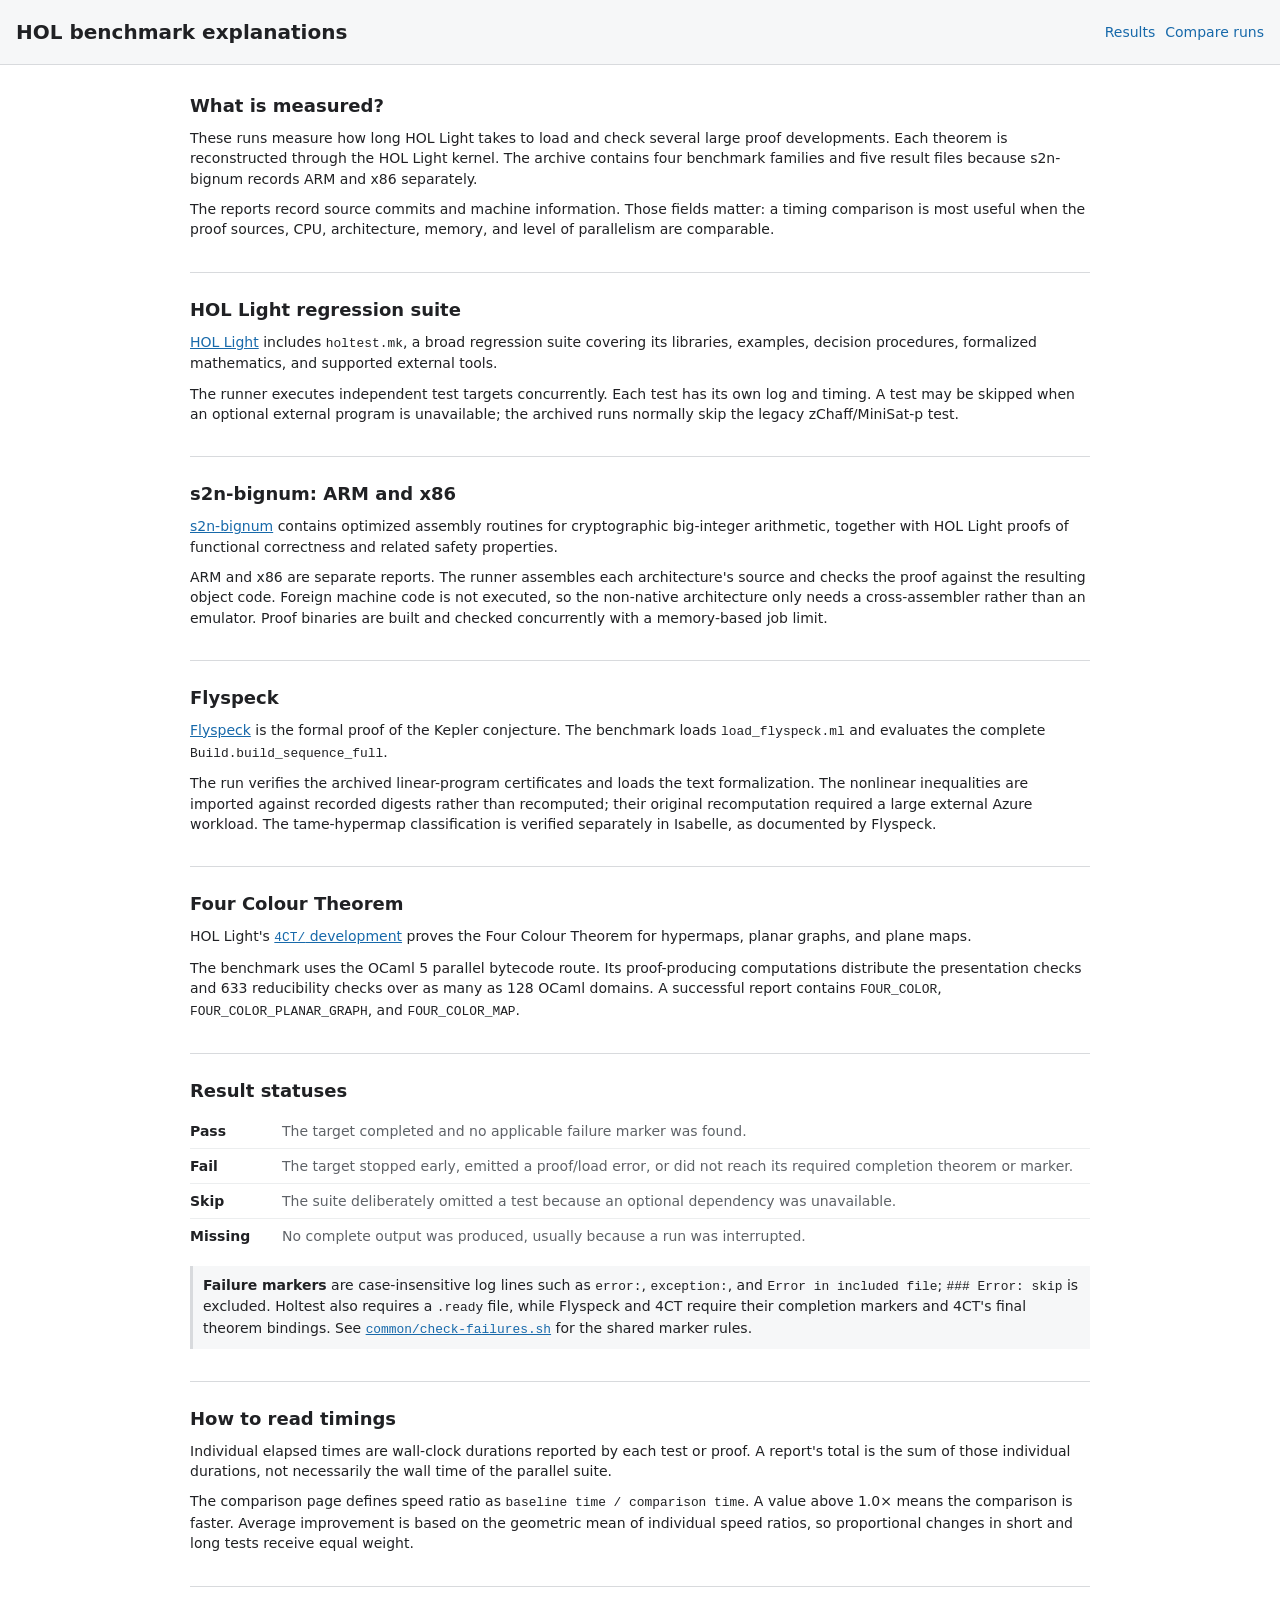
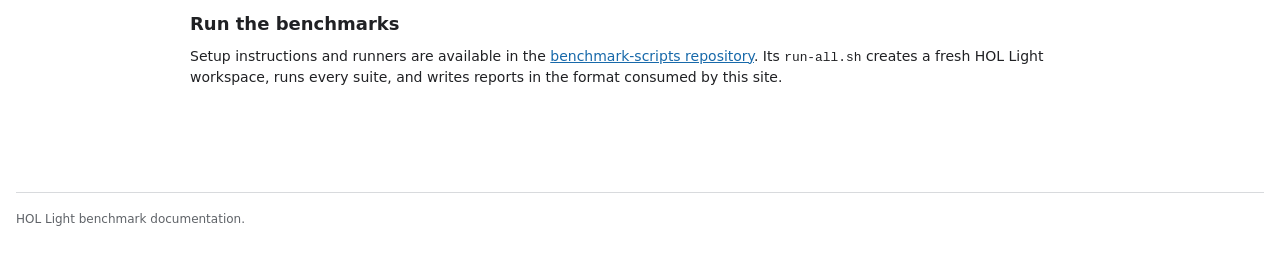
==== benchmarks.html @ 4e075a75 "Explain benchmarks" ====
<!doctype html>
<html lang="en">
<head>
  <meta charset="utf-8">
  <meta name="viewport" content="width=device-width, initial-scale=1">
  <meta name="description" content="Explanation of the HOL Light benchmark suites">
  <title>HOL benchmark explanations</title>
  <link rel="stylesheet" href="styles.css">
</head>
<body>
  <header class="site-header">
    <div class="header-inner">
      <h1>HOL benchmark explanations</h1>
      <nav class="header-actions" aria-label="Site navigation">
        <a class="nav-link" href="index.html">Results</a>
        <a class="nav-link" href="compare.html">Compare runs</a>
      </nav>
    </div>
  </header>

  <main class="content-page">
    <section>
      <h2>What is measured?</h2>
      <p>These runs measure how long HOL Light takes to load and check several large proof developments. Each theorem is reconstructed through the HOL Light kernel. The archive contains four benchmark families and five result files because s2n-bignum records ARM and x86 separately.</p>
      <p>The reports record source commits and machine information. Those fields matter: a timing comparison is most useful when the proof sources, CPU, architecture, memory, and level of parallelism are comparable.</p>
    </section>

    <section id="holtest">
      <h2>HOL Light regression suite</h2>
      <p><a href="https://github.com/jrh13/hol-light">HOL Light</a> includes <code>holtest.mk</code>, a broad regression suite covering its libraries, examples, decision procedures, formalized mathematics, and supported external tools.</p>
      <p>The runner executes independent test targets concurrently. Each test has its own log and timing. A test may be skipped when an optional external program is unavailable; the archived runs normally skip the legacy zChaff/MiniSat-p test.</p>
    </section>

    <section id="s2n-bignum">
      <h2>s2n-bignum: ARM and x86</h2>
      <p><a href="https://github.com/awslabs/s2n-bignum">s2n-bignum</a> contains optimized assembly routines for cryptographic big-integer arithmetic, together with HOL Light proofs of functional correctness and related safety properties.</p>
      <p>ARM and x86 are separate reports. The runner assembles each architecture's source and checks the proof against the resulting object code. Foreign machine code is not executed, so the non-native architecture only needs a cross-assembler rather than an emulator. Proof binaries are built and checked concurrently with a memory-based job limit.</p>
    </section>

    <section id="flyspeck">
      <h2>Flyspeck</h2>
      <p><a href="https://github.com/hol-light-family/Flyspeck">Flyspeck</a> is the formal proof of the Kepler conjecture. The benchmark loads <code>load_flyspeck.ml</code> and evaluates the complete <code>Build.build_sequence_full</code>.</p>
      <p>The run verifies the archived linear-program certificates and loads the text formalization. The nonlinear inequalities are imported against recorded digests rather than recomputed; their original recomputation required a large external Azure workload. The tame-hypermap classification is verified separately in Isabelle, as documented by Flyspeck.</p>
    </section>

    <section id="four-colour">
      <h2>Four Colour Theorem</h2>
      <p>HOL Light's <a href="https://github.com/jrh13/hol-light/tree/master/4CT"><code>4CT/</code> development</a> proves the Four Colour Theorem for hypermaps, planar graphs, and plane maps.</p>
      <p>The benchmark uses the OCaml 5 parallel bytecode route. Its proof-producing computations distribute the presentation checks and 633 reducibility checks over as many as 128 OCaml domains. A successful report contains <code>FOUR_COLOR</code>, <code>FOUR_COLOR_PLANAR_GRAPH</code>, and <code>FOUR_COLOR_MAP</code>.</p>
    </section>

    <section id="statuses">
      <h2>Result statuses</h2>
      <dl class="definition-list">
        <div><dt>Pass</dt><dd>The target completed and no applicable failure marker was found.</dd></div>
        <div><dt>Fail</dt><dd>The target stopped early, emitted a proof/load error, or did not reach its required completion theorem or marker.</dd></div>
        <div><dt>Skip</dt><dd>The suite deliberately omitted a test because an optional dependency was unavailable.</dd></div>
        <div><dt>Missing</dt><dd>No complete output was produced, usually because a run was interrupted.</dd></div>
      </dl>
      <p class="status-note"><strong>Failure markers</strong> are case-insensitive log lines such as <code>error:</code>, <code>exception:</code>, and <code>Error in included file</code>; <code>### Error: skip</code> is excluded. Holtest also requires a <code>.ready</code> file, while Flyspeck and 4CT require their completion markers and 4CT's final theorem bindings. See <a href="https://github.com/hol-light-family/benchmark-scripts/blob/main/common/check-failures.sh"><code>common/check-failures.sh</code></a> for the shared marker rules.</p>
    </section>

    <section id="timing">
      <h2>How to read timings</h2>
      <p>Individual elapsed times are wall-clock durations reported by each test or proof. A report's total is the sum of those individual durations, not necessarily the wall time of the parallel suite.</p>
      <p>The comparison page defines speed ratio as <code>baseline time / comparison time</code>. A value above 1.0× means the comparison is faster. Average improvement is based on the geometric mean of individual speed ratios, so proportional changes in short and long tests receive equal weight.</p>
    </section>

    <section id="reproduce">
      <h2>Run the benchmarks</h2>
      <p>Setup instructions and runners are available in the <a href="https://github.com/hol-light-family/benchmark-scripts/">benchmark-scripts repository</a>. Its <code>run-all.sh</code> creates a fresh HOL Light workspace, runs every suite, and writes reports in the format consumed by this site.</p>
    </section>
  </main>

  <footer>HOL Light benchmark documentation.</footer>
</body>
</html>
---- styles.css ----
:root {
  --text: #202124;
  --muted: #5f6368;
  --border: #d8dadd;
  --background: #ffffff;
  --subtle: #f6f7f8;
  --link: #1769aa;
  --pass: #176b3a;
  --pass-bg: #e7f4eb;
  --fail: #a82924;
  --fail-bg: #f9e7e5;
  --skip: #805b00;
  --skip-bg: #fff3d6;
  --missing: #44546a;
  --missing-bg: #e9edf2;
  --mono: ui-monospace, SFMono-Regular, Consolas, "Liberation Mono", monospace;
  --sans: system-ui, -apple-system, BlinkMacSystemFont, "Segoe UI", sans-serif;
}

* { box-sizing: border-box; }

body {
  margin: 0;
  color: var(--text);
  background: var(--background);
  font-family: var(--sans);
  font-size: 14px;
  line-height: 1.45;
}

button, input, select { font: inherit; }
h1, h2, h3, p { margin-top: 0; }
h1 { margin: 0; font-size: 20px; font-weight: 650; }
h2 { margin: 0; font-size: 18px; font-weight: 650; }
h3 { margin: 0 0 4px; font-size: 15px; font-weight: 650; }

.site-header {
  border-bottom: 1px solid var(--border);
  background: var(--subtle);
}

.header-inner, main, footer {
  width: min(1400px, calc(100% - 32px));
  margin: 0 auto;
}

.header-inner {
  min-height: 64px;
  display: flex;
  align-items: center;
  justify-content: space-between;
  gap: 24px;
}

.header-actions {
  display: flex;
  align-items: end;
  gap: 10px;
}

.run-picker {
  display: grid;
  gap: 3px;
}

.run-picker span {
  color: var(--muted);
  font-size: 11px;
}

select, input[type="search"] {
  min-height: 36px;
  border: 1px solid #b9bdc2;
  border-radius: 4px;
  padding: 6px 9px;
  color: var(--text);
  background: white;
}

select:focus, input:focus {
  outline: 2px solid rgba(23, 105, 170, 0.2);
  border-color: var(--link);
}

.run-picker select { min-width: 330px; }

main { padding: 28px 0 48px; }

.notice {
  margin-bottom: 20px;
  padding: 10px 12px;
  border: 1px solid #a9c9e2;
  border-radius: 4px;
  background: #eef6fc;
  color: #214f71;
}

.notice.error {
  border-color: #e0aaa6;
  background: var(--fail-bg);
  color: #762722;
}

.run-heading {
  display: flex;
  align-items: baseline;
  justify-content: space-between;
  gap: 20px;
  padding-bottom: 12px;
  border-bottom: 1px solid var(--border);
  margin-bottom: 16px;
}

.run-heading h2 { font-size: 21px; }
.run-heading p { margin: 0; color: var(--muted); font: 12px var(--mono); overflow-wrap: anywhere; }

.metadata-grid {
  display: grid;
  grid-template-columns: repeat(4, minmax(0, 1fr));
  border: 1px solid var(--border);
  border-radius: 4px;
  margin-bottom: 32px;
}

.meta-item {
  min-width: 0;
  padding: 11px 12px;
  border-right: 1px solid var(--border);
}

.meta-item:last-child { border-right: 0; }
.meta-label { display: block; margin-bottom: 3px; color: var(--muted); font-size: 11px; }
.meta-value { display: block; font-weight: 600; overflow-wrap: anywhere; }
.meta-value.mono { font: 12px var(--mono); }
.commit-list { margin: 0; padding: 0; list-style: none; font: 12px/1.55 var(--mono); }
.commit-list a { color: var(--link); text-decoration: none; }
.commit-list a:hover { text-decoration: underline; }
.repo-link { font-family: var(--sans); font-weight: 600; }
.commit-link { font-family: var(--mono); }

.section-heading {
  display: flex;
  align-items: center;
  justify-content: space-between;
  gap: 16px;
  margin-bottom: 10px;
}

.overall { color: var(--muted); font-size: 13px; }
.overall strong { color: var(--text); }

.summary-grid {
  display: grid;
  grid-template-columns: repeat(auto-fit, minmax(210px, 1fr));
  gap: 10px;
  margin-bottom: 34px;
}

.summary-card {
  padding: 13px;
  border: 1px solid var(--border);
  border-radius: 4px;
  background: white;
}

.card-top {
  display: flex;
  align-items: flex-start;
  justify-content: space-between;
  gap: 10px;
  margin-bottom: 10px;
}

.card-total, .card-time { color: var(--muted); font-size: 12px; }
.card-time { margin: 0; }
.card-counts { display: flex; flex-wrap: wrap; gap: 5px; margin-bottom: 9px; }

.status-pill {
  display: inline-block;
  padding: 2px 7px;
  border-radius: 3px;
  font-size: 12px;
  font-weight: 600;
  text-transform: capitalize;
  white-space: nowrap;
}

.status-pass { color: var(--pass); background: var(--pass-bg); }
.status-fail { color: var(--fail); background: var(--fail-bg); }
.status-skip { color: var(--skip); background: var(--skip-bg); }
.status-missing { color: var(--missing); background: var(--missing-bg); }

.results-section { margin-top: 4px; }
.results-heading { min-height: 38px; }
.filters { display: flex; gap: 7px; }
.search-field input { width: min(300px, 35vw); }
.fold-controls { display: flex; gap: 4px; }
.fold-controls button {
  min-height: 36px;
  padding: 6px 9px;
  border: 1px solid #b9bdc2;
  border-radius: 4px;
  color: var(--text);
  background: white;
  cursor: pointer;
}
.fold-controls button:hover { background: var(--subtle); }
.fold-controls button:disabled { color: #999; cursor: default; background: #f2f2f2; }

.table-wrap {
  border: 1px solid var(--border);
  border-radius: 4px;
  overflow: auto;
}

table { width: 100%; border-collapse: collapse; font-size: 13px; }
th, td { padding: 9px 11px; border-bottom: 1px solid #e5e7e9; text-align: left; vertical-align: top; }
th { color: #484c50; background: var(--subtle); font-size: 11px; font-weight: 650; }
th .sort-button {
  width: 100%;
  padding: 0;
  border: 0;
  color: inherit;
  background: transparent;
  font: inherit;
  text-align: inherit;
  cursor: pointer;
}
th.numeric .sort-button { text-align: right; }
th .sort-button:hover, th .sort-button.active { color: var(--link); }
.sort-indicator {
  position: relative;
  display: inline-block;
  width: 8px;
  height: 11px;
  margin-left: 5px;
  vertical-align: -2px;
  color: currentColor;
  opacity: 0.35;
}
.sort-indicator::before,
.sort-indicator::after {
  content: "";
  position: absolute;
  left: 1px;
  width: 0;
  height: 0;
  border-left: 3px solid transparent;
  border-right: 3px solid transparent;
}
.sort-indicator::before {
  top: 0;
  border-bottom: 4px solid currentColor;
}
.sort-indicator::after {
  bottom: 0;
  border-top: 4px solid currentColor;
}
.sort-button.active .sort-indicator { opacity: 1; }
.sort-button.sort-asc .sort-indicator::after { display: none; }
.sort-button.sort-desc .sort-indicator::before { display: none; }
tbody tr:last-child td { border-bottom: 0; }
tbody tr.test-row:hover { background: #fafbfc; }
.suite-group-row td { padding: 0; background: #eef0f2; border-bottom-color: #cfd2d5; }
.suite-toggle {
  width: 100%;
  min-height: 42px;
  display: flex;
  align-items: center;
  gap: 9px;
  padding: 8px 11px;
  border: 0;
  color: var(--text);
  background: transparent;
  text-align: left;
  cursor: pointer;
}
.suite-toggle:hover { background: #e6e8ea; }
.suite-toggle:disabled { cursor: default; }
.suite-arrow { width: 12px; color: var(--muted); font-size: 10px; }
.suite-title { font-weight: 700; }
.suite-count { color: var(--muted); font-size: 12px; }
.suite-statuses { display: flex; gap: 5px; margin-left: auto; }
.numeric { text-align: right; white-space: nowrap; font-variant-numeric: tabular-nums; }
.test-name { font: 12px var(--mono); overflow-wrap: anywhere; }
.suite-name { font-weight: 600; white-space: nowrap; }
.proof-list { margin: 5px 0 0; padding-left: 18px; color: var(--muted); font: 11px var(--mono); }
details summary { color: var(--link); cursor: pointer; font-size: 12px; }

.result-count { margin: 8px 2px 0; color: var(--muted); font-size: 12px; }
.empty-results, .empty-state { padding: 40px 20px; text-align: center; color: var(--muted); }
.empty-state { border: 1px solid var(--border); border-radius: 4px; background: var(--subtle); }
.empty-state h2 { margin-bottom: 7px; color: var(--text); }
.empty-state p { margin-bottom: 5px; }

footer {
  padding: 18px 0 28px;
  border-top: 1px solid var(--border);
  color: var(--muted);
  font-size: 12px;
}

.nav-link { color: var(--link); text-decoration: none; }
.nav-link:hover { text-decoration: underline; }
.comparison-controls { padding-bottom: 18px; border-bottom: 1px solid var(--border); margin-bottom: 20px; }
.comparison-controls h2 { margin-bottom: 12px; }
.comparison-pickers { display: flex; align-items: end; gap: 10px; }
.comparison-pickers .run-picker { flex: 1; }
.comparison-pickers select { width: 100%; }
.plain-button {
  min-height: 36px;
  padding: 6px 12px;
  border: 1px solid #b9bdc2;
  border-radius: 4px;
  background: white;
  cursor: pointer;
}
.plain-button:hover { background: var(--subtle); }
.plain-button:disabled { color: #999; cursor: default; }
.comparison-direction { margin: 10px 0 0; color: var(--muted); font-size: 12px; }
.comparison-heading { display: flex; align-items: center; gap: 14px; margin-bottom: 14px; }
.comparison-run { display: flex; align-items: baseline; gap: 8px; }
.comparison-label { color: var(--muted); font-size: 11px; text-transform: uppercase; }
.comparison-arrow { color: var(--muted); }
.comparison-heading .commit-link { color: var(--link); font: 13px var(--mono); }
.environment-warning {
  margin-bottom: 14px;
  padding: 7px 10px;
  border: 1px solid #dfc47f;
  border-radius: 4px;
  color: #6d5007;
  background: #fff8e7;
  font-size: 12px;
}
.comparison-overall { display: grid; grid-template-columns: repeat(4, minmax(0, 1fr)); gap: 8px; margin-bottom: 32px; }
.metric-card { display: grid; gap: 3px; padding: 11px 12px; border: 1px solid var(--border); border-radius: 4px; }
.metric-label, .metric-detail { color: var(--muted); font-size: 11px; }
.metric-value { font-size: 20px; font-variant-numeric: tabular-nums; }
.perf-faster { color: var(--pass); }
.perf-slower { color: var(--fail); }
.perf-same { color: var(--muted); }
.comparison-filter-heading { margin-bottom: 10px; }
.checkbox-control { min-height: 36px; display: flex; align-items: center; gap: 6px; white-space: nowrap; }
.benchmark-comparisons { display: grid; gap: 9px; }
.comparison-suite { border: 1px solid var(--border); border-radius: 4px; background: white; }
.comparison-suite > summary {
  display: flex;
  align-items: center;
  justify-content: space-between;
  gap: 16px;
  padding: 11px 12px;
  color: var(--text);
  background: var(--subtle);
}
.comparison-summary-main { display: flex; align-items: baseline; gap: 9px; }
.comparison-summary-main span { color: var(--muted); }
.comparison-summary-metric { margin-left: auto; font-weight: 650; font-variant-numeric: tabular-nums; }
.comparison-suite-stats { display: flex; flex-wrap: wrap; gap: 18px; padding: 8px 12px; border-top: 1px solid var(--border); color: var(--muted); font-size: 12px; }
.comparison-table-wrap { border-width: 1px 0 0; border-radius: 0; }
.comparison-table .not-comparable { color: var(--muted); background: #fafafa; }
.method-note { max-width: 900px; margin-top: 28px; padding-top: 18px; border-top: 1px solid var(--border); color: var(--muted); }
.method-note h2 { margin-bottom: 7px; color: var(--text); }
.method-note p { margin: 0; }
.method-note code { font-family: var(--mono); color: var(--text); }
.content-page { width: min(900px, calc(100% - 32px)); }
.content-page section { padding: 0 0 22px; margin-bottom: 24px; border-bottom: 1px solid var(--border); }
.content-page section:last-child { border-bottom: 0; }
.content-page h2 { margin-bottom: 9px; }
.content-page p { margin-bottom: 10px; }
.content-page a { color: var(--link); }
.content-page code { font-family: var(--mono); font-size: 0.92em; }
.definition-list { margin: 0; }
.definition-list div { display: grid; grid-template-columns: 80px 1fr; gap: 12px; padding: 7px 0; border-bottom: 1px solid #eceeef; }
.definition-list div:last-child { border-bottom: 0; }
.definition-list dt { font-weight: 650; }
.definition-list dd { margin: 0; color: var(--muted); }
.status-note { margin-top: 12px; padding: 9px 10px; background: var(--subtle); border-left: 3px solid var(--border); }

.sr-only {
  position: absolute;
  width: 1px;
  height: 1px;
  padding: 0;
  margin: -1px;
  overflow: hidden;
  clip: rect(0, 0, 0, 0);
  white-space: nowrap;
  border: 0;
}

@media (max-width: 800px) {
  .header-inner { align-items: flex-start; padding: 12px 0; }
  .header-actions { align-items: stretch; flex-direction: column; }
  .run-picker select { min-width: min(360px, 55vw); }
  .metadata-grid { grid-template-columns: 1fr 1fr; }
  .meta-item:nth-child(2) { border-right: 0; }
  .meta-item:nth-child(-n+2) { border-bottom: 1px solid var(--border); }
  .results-heading { align-items: flex-start; flex-direction: column; }
  .filters { width: 100%; }
  .search-field { flex: 1; }
  .search-field input { width: 100%; }
  .comparison-overall { grid-template-columns: 1fr 1fr; }
  .comparison-filter-heading { align-items: flex-start; flex-direction: column; }
}

@media (max-width: 540px) {
  .header-inner, main, footer { width: min(100% - 20px, 1400px); }
  .header-inner { display: block; }
  h1 { margin-bottom: 12px; }
  .run-picker select { min-width: 0; width: 100%; }
  .metadata-grid { grid-template-columns: 1fr; }
  .meta-item { border-right: 0; border-bottom: 1px solid var(--border) !important; }
  .meta-item:last-child { border-bottom: 0 !important; }
  .run-heading { align-items: flex-start; flex-direction: column; }
  .filters { flex-direction: column; }
  .filters select { width: 100%; }
  .comparison-pickers { align-items: stretch; flex-direction: column; }
  .comparison-pickers .plain-button { width: 100%; }
  .comparison-heading { align-items: flex-start; flex-direction: column; }
  .comparison-arrow { transform: rotate(90deg); }
  .comparison-overall { grid-template-columns: 1fr; }
  .comparison-suite > summary { align-items: flex-start; flex-direction: column; }
  .comparison-summary-metric { margin-left: 0; }
}
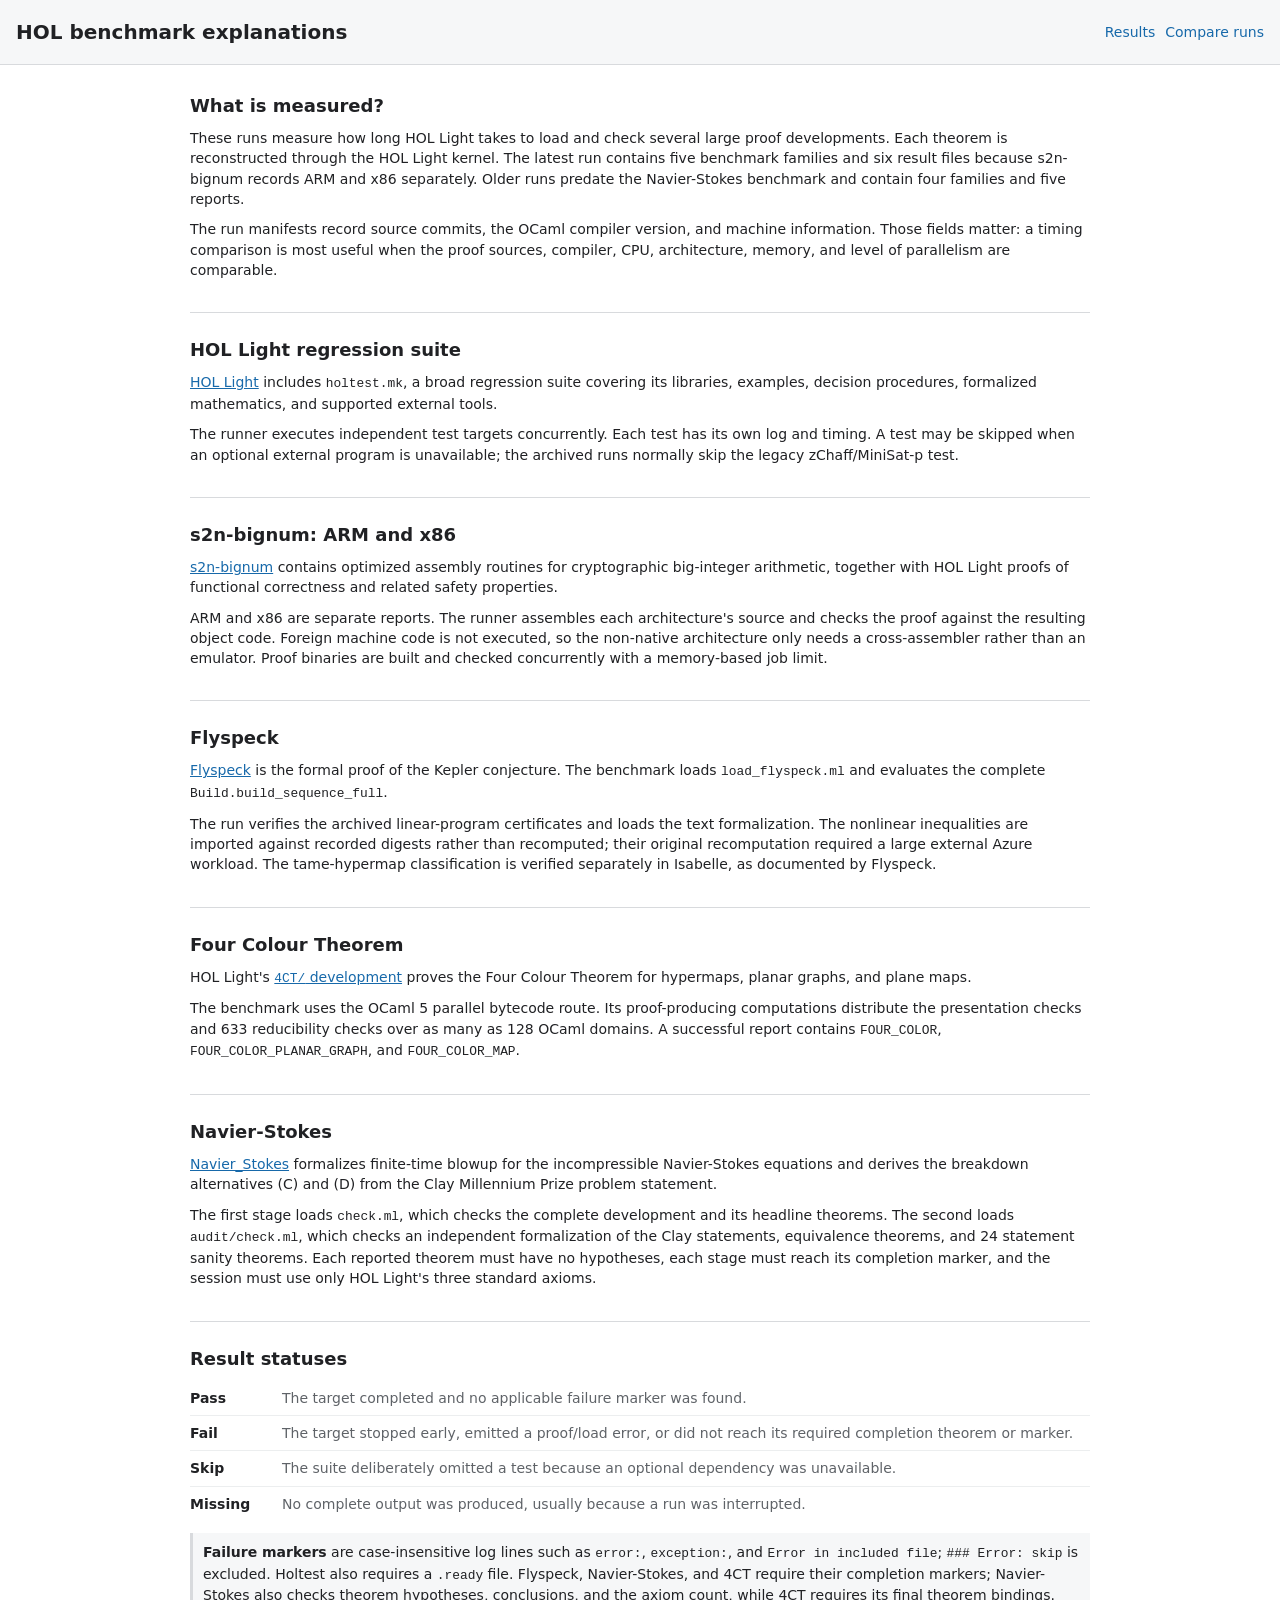
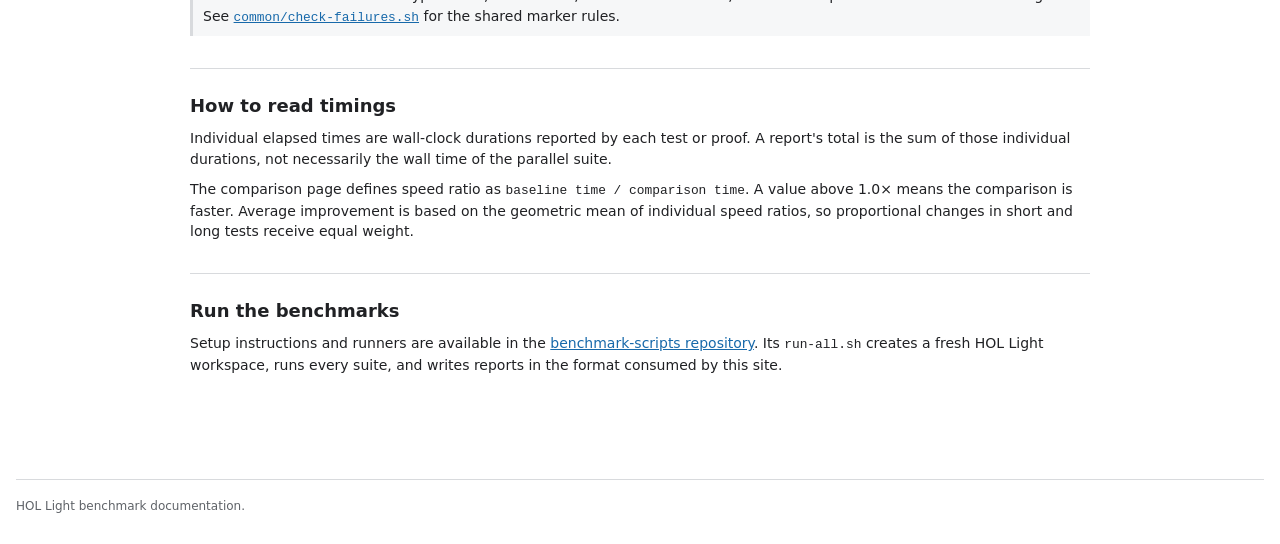
==== commit c23a44f7: "Add Navier-Stokes bench explanation, add OCaml version" ====
--- a/benchmarks.html
+++ b/benchmarks.html
@@ -21,8 +21,8 @@
   <main class="content-page">
     <section>
       <h2>What is measured?</h2>
-      <p>These runs measure how long HOL Light takes to load and check several large proof developments. Each theorem is reconstructed through the HOL Light kernel. The archive contains four benchmark families and five result files because s2n-bignum records ARM and x86 separately.</p>
-      <p>The reports record source commits and machine information. Those fields matter: a timing comparison is most useful when the proof sources, CPU, architecture, memory, and level of parallelism are comparable.</p>
+      <p>These runs measure how long HOL Light takes to load and check several large proof developments. Each theorem is reconstructed through the HOL Light kernel. The latest run contains five benchmark families and six result files because s2n-bignum records ARM and x86 separately. Older runs predate the Navier-Stokes benchmark and contain four families and five reports.</p>
+      <p>The run manifests record source commits, the OCaml compiler version, and machine information. Those fields matter: a timing comparison is most useful when the proof sources, compiler, CPU, architecture, memory, and level of parallelism are comparable.</p>
     </section>
 
     <section id="holtest">
@@ -49,6 +49,12 @@
       <p>The benchmark uses the OCaml 5 parallel bytecode route. Its proof-producing computations distribute the presentation checks and 633 reducibility checks over as many as 128 OCaml domains. A successful report contains <code>FOUR_COLOR</code>, <code>FOUR_COLOR_PLANAR_GRAPH</code>, and <code>FOUR_COLOR_MAP</code>.</p>
     </section>
 
+    <section id="navier-stokes">
+      <h2>Navier-Stokes</h2>
+      <p><a href="https://github.com/hol-light-family/Navier_Stokes">Navier_Stokes</a> formalizes finite-time blowup for the incompressible Navier-Stokes equations and derives the breakdown alternatives (C) and (D) from the Clay Millennium Prize problem statement.</p>
+      <p>The first stage loads <code>check.ml</code>, which checks the complete development and its headline theorems. The second loads <code>audit/check.ml</code>, which checks an independent formalization of the Clay statements, equivalence theorems, and 24 statement sanity theorems. Each reported theorem must have no hypotheses, each stage must reach its completion marker, and the session must use only HOL Light's three standard axioms.</p>
+    </section>
+
     <section id="statuses">
       <h2>Result statuses</h2>
       <dl class="definition-list">
@@ -57,7 +63,7 @@
         <div><dt>Skip</dt><dd>The suite deliberately omitted a test because an optional dependency was unavailable.</dd></div>
         <div><dt>Missing</dt><dd>No complete output was produced, usually because a run was interrupted.</dd></div>
       </dl>
-      <p class="status-note"><strong>Failure markers</strong> are case-insensitive log lines such as <code>error:</code>, <code>exception:</code>, and <code>Error in included file</code>; <code>### Error: skip</code> is excluded. Holtest also requires a <code>.ready</code> file, while Flyspeck and 4CT require their completion markers and 4CT's final theorem bindings. See <a href="https://github.com/hol-light-family/benchmark-scripts/blob/main/common/check-failures.sh"><code>common/check-failures.sh</code></a> for the shared marker rules.</p>
+      <p class="status-note"><strong>Failure markers</strong> are case-insensitive log lines such as <code>error:</code>, <code>exception:</code>, and <code>Error in included file</code>; <code>### Error: skip</code> is excluded. Holtest also requires a <code>.ready</code> file. Flyspeck, Navier-Stokes, and 4CT require their completion markers; Navier-Stokes also checks theorem hypotheses, conclusions, and the axiom count, while 4CT requires its final theorem bindings. See <a href="https://github.com/hol-light-family/benchmark-scripts/blob/main/common/check-failures.sh"><code>common/check-failures.sh</code></a> for the shared marker rules.</p>
     </section>
 
     <section id="timing">
--- a/styles.css
+++ b/styles.css
@@ -116,7 +116,7 @@
 
 .metadata-grid {
   display: grid;
-  grid-template-columns: repeat(4, minmax(0, 1fr));
+  grid-template-columns: repeat(5, minmax(0, 1fr));
   border: 1px solid var(--border);
   border-radius: 4px;
   margin-bottom: 32px;
@@ -323,6 +323,7 @@
 .comparison-label { color: var(--muted); font-size: 11px; text-transform: uppercase; }
 .comparison-arrow { color: var(--muted); }
 .comparison-heading .commit-link { color: var(--link); font: 13px var(--mono); }
+.comparison-runtime { color: var(--muted); font: 12px var(--mono); }
 .environment-warning {
   margin-bottom: 14px;
   padding: 7px 10px;
@@ -393,8 +394,9 @@
   .header-actions { align-items: stretch; flex-direction: column; }
   .run-picker select { min-width: min(360px, 55vw); }
   .metadata-grid { grid-template-columns: 1fr 1fr; }
-  .meta-item:nth-child(2) { border-right: 0; }
-  .meta-item:nth-child(-n+2) { border-bottom: 1px solid var(--border); }
+  .meta-item:nth-child(2n) { border-right: 0; }
+  .meta-item:nth-child(n+3) { border-top: 1px solid var(--border); }
+  .meta-item:last-child { grid-column: 1 / -1; border-right: 0; }
   .results-heading { align-items: flex-start; flex-direction: column; }
   .filters { width: 100%; }
   .search-field { flex: 1; }
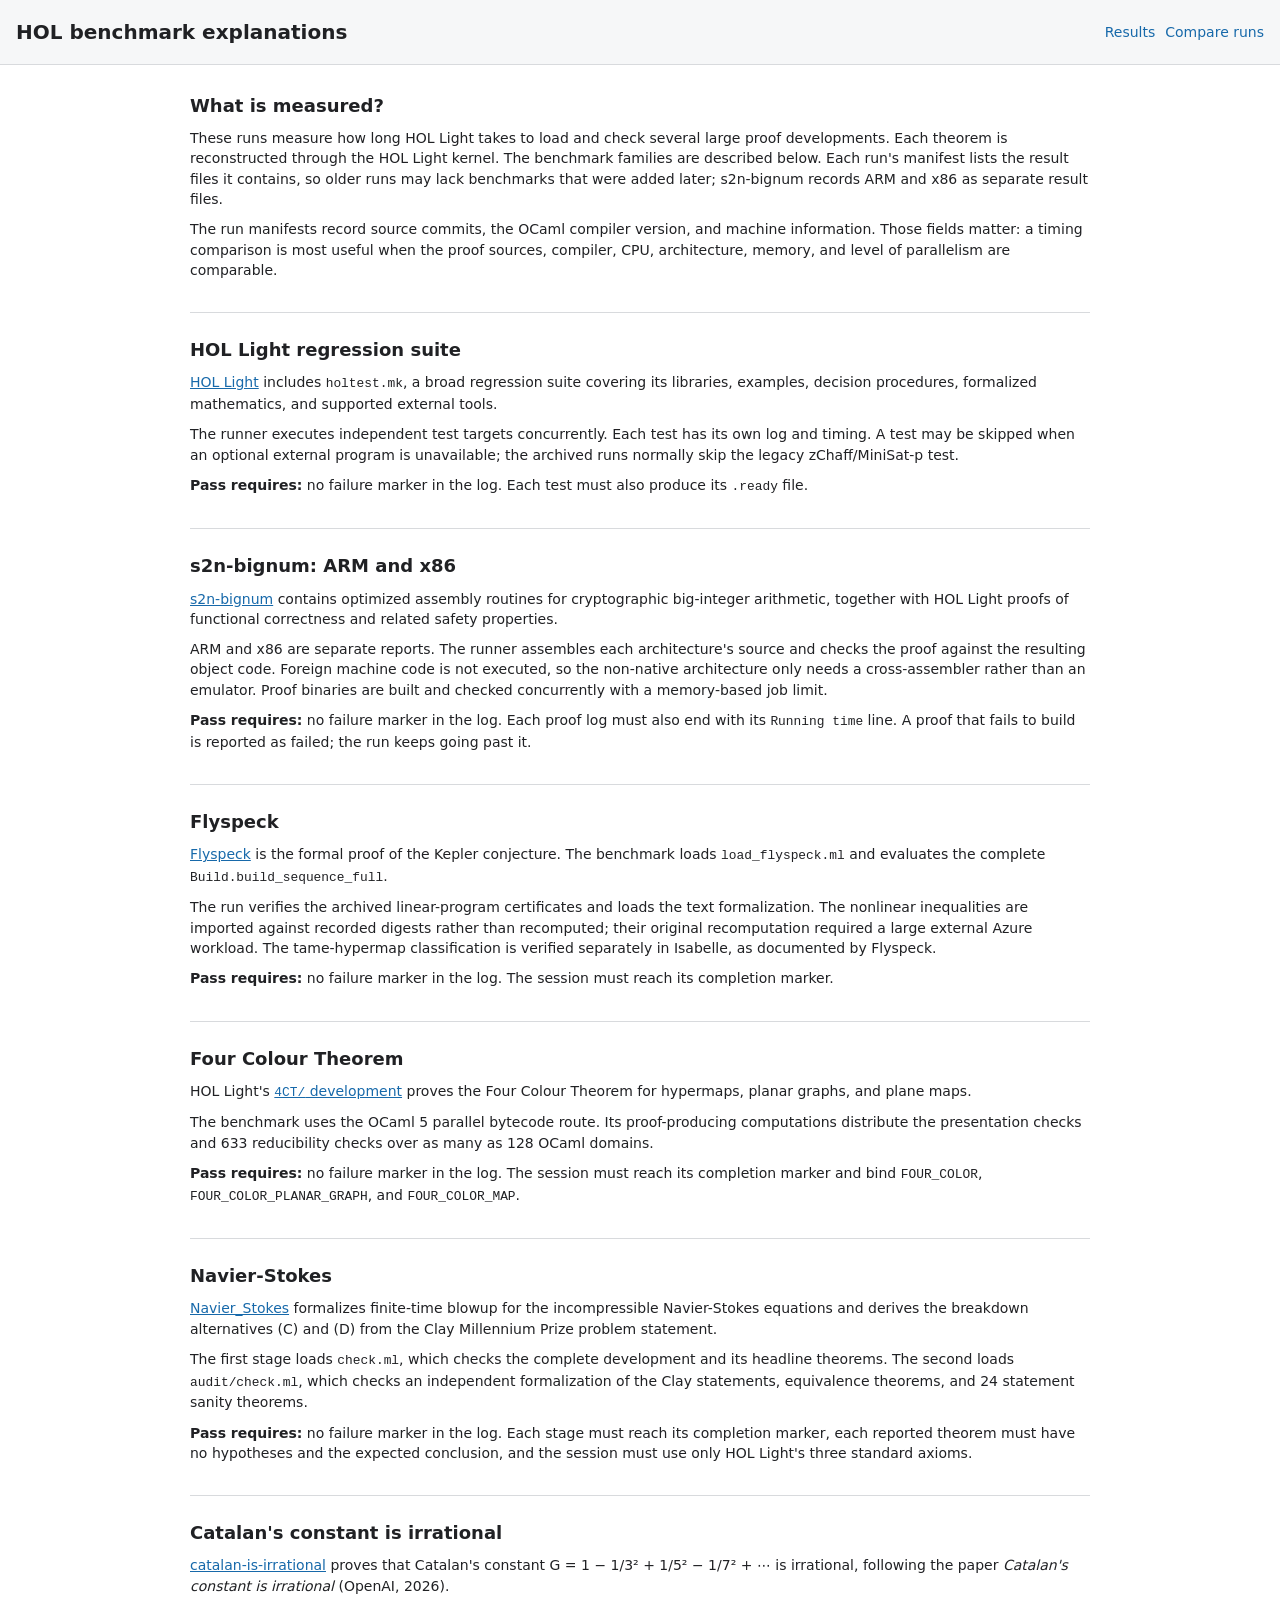
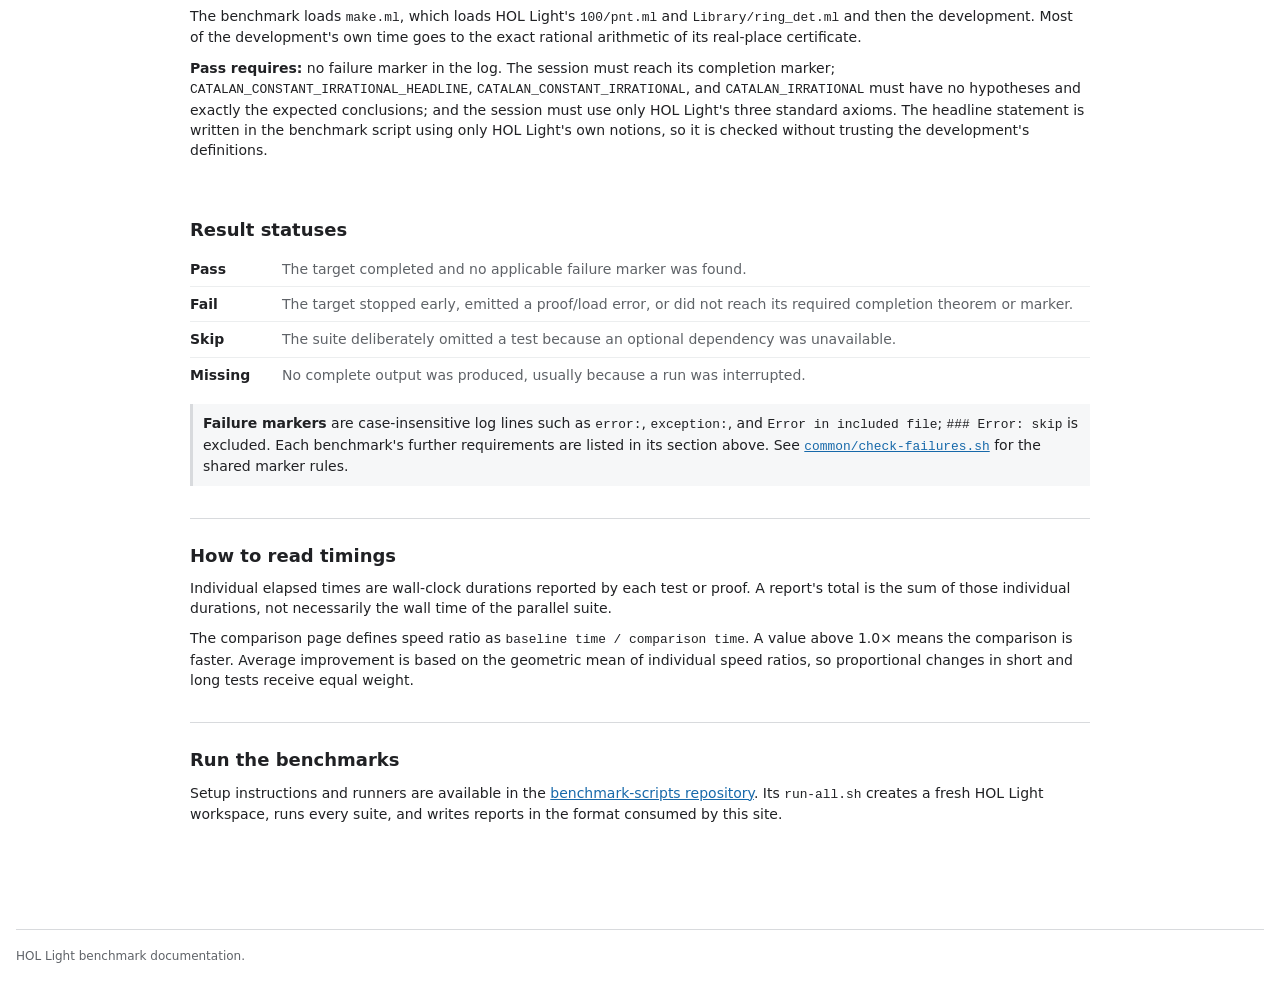
==== commit c4452fdc: "Add the benchmark result of catalan's constant irrationality" ====
--- a/benchmarks.html
+++ b/benchmarks.html
@@ -21,39 +21,13 @@
   <main class="content-page">
     <section>
       <h2>What is measured?</h2>
-      <p>These runs measure how long HOL Light takes to load and check several large proof developments. Each theorem is reconstructed through the HOL Light kernel. The latest run contains five benchmark families and six result files because s2n-bignum records ARM and x86 separately. Older runs predate the Navier-Stokes benchmark and contain four families and five reports.</p>
+      <p>These runs measure how long HOL Light takes to load and check several large proof developments. Each theorem is reconstructed through the HOL Light kernel. The benchmark families are described below. Each run's manifest lists the result files it contains, so older runs may lack benchmarks that were added later; s2n-bignum records ARM and x86 as separate result files.</p>
       <p>The run manifests record source commits, the OCaml compiler version, and machine information. Those fields matter: a timing comparison is most useful when the proof sources, compiler, CPU, architecture, memory, and level of parallelism are comparable.</p>
     </section>
 
-    <section id="holtest">
-      <h2>HOL Light regression suite</h2>
-      <p><a href="https://github.com/jrh13/hol-light">HOL Light</a> includes <code>holtest.mk</code>, a broad regression suite covering its libraries, examples, decision procedures, formalized mathematics, and supported external tools.</p>
-      <p>The runner executes independent test targets concurrently. Each test has its own log and timing. A test may be skipped when an optional external program is unavailable; the archived runs normally skip the legacy zChaff/MiniSat-p test.</p>
-    </section>
-
-    <section id="s2n-bignum">
-      <h2>s2n-bignum: ARM and x86</h2>
-      <p><a href="https://github.com/awslabs/s2n-bignum">s2n-bignum</a> contains optimized assembly routines for cryptographic big-integer arithmetic, together with HOL Light proofs of functional correctness and related safety properties.</p>
-      <p>ARM and x86 are separate reports. The runner assembles each architecture's source and checks the proof against the resulting object code. Foreign machine code is not executed, so the non-native architecture only needs a cross-assembler rather than an emulator. Proof binaries are built and checked concurrently with a memory-based job limit.</p>
-    </section>
-
-    <section id="flyspeck">
-      <h2>Flyspeck</h2>
-      <p><a href="https://github.com/hol-light-family/Flyspeck">Flyspeck</a> is the formal proof of the Kepler conjecture. The benchmark loads <code>load_flyspeck.ml</code> and evaluates the complete <code>Build.build_sequence_full</code>.</p>
-      <p>The run verifies the archived linear-program certificates and loads the text formalization. The nonlinear inequalities are imported against recorded digests rather than recomputed; their original recomputation required a large external Azure workload. The tame-hypermap classification is verified separately in Isabelle, as documented by Flyspeck.</p>
-    </section>
-
-    <section id="four-colour">
-      <h2>Four Colour Theorem</h2>
-      <p>HOL Light's <a href="https://github.com/jrh13/hol-light/tree/master/4CT"><code>4CT/</code> development</a> proves the Four Colour Theorem for hypermaps, planar graphs, and plane maps.</p>
-      <p>The benchmark uses the OCaml 5 parallel bytecode route. Its proof-producing computations distribute the presentation checks and 633 reducibility checks over as many as 128 OCaml domains. A successful report contains <code>FOUR_COLOR</code>, <code>FOUR_COLOR_PLANAR_GRAPH</code>, and <code>FOUR_COLOR_MAP</code>.</p>
-    </section>
-
-    <section id="navier-stokes">
-      <h2>Navier-Stokes</h2>
-      <p><a href="https://github.com/hol-light-family/Navier_Stokes">Navier_Stokes</a> formalizes finite-time blowup for the incompressible Navier-Stokes equations and derives the breakdown alternatives (C) and (D) from the Clay Millennium Prize problem statement.</p>
-      <p>The first stage loads <code>check.ml</code>, which checks the complete development and its headline theorems. The second loads <code>audit/check.ml</code>, which checks an independent formalization of the Clay statements, equivalence theorems, and 24 statement sanity theorems. Each reported theorem must have no hypotheses, each stage must reach its completion marker, and the session must use only HOL Light's three standard axioms.</p>
-    </section>
+    <div id="benchmark-sections">
+      <noscript><p>The benchmark descriptions need JavaScript. They are also in <code>benchmarks-registry.js</code>.</p></noscript>
+    </div>
 
     <section id="statuses">
       <h2>Result statuses</h2>
@@ -63,7 +37,7 @@
         <div><dt>Skip</dt><dd>The suite deliberately omitted a test because an optional dependency was unavailable.</dd></div>
         <div><dt>Missing</dt><dd>No complete output was produced, usually because a run was interrupted.</dd></div>
       </dl>
-      <p class="status-note"><strong>Failure markers</strong> are case-insensitive log lines such as <code>error:</code>, <code>exception:</code>, and <code>Error in included file</code>; <code>### Error: skip</code> is excluded. Holtest also requires a <code>.ready</code> file. Flyspeck, Navier-Stokes, and 4CT require their completion markers; Navier-Stokes also checks theorem hypotheses, conclusions, and the axiom count, while 4CT requires its final theorem bindings. See <a href="https://github.com/hol-light-family/benchmark-scripts/blob/main/common/check-failures.sh"><code>common/check-failures.sh</code></a> for the shared marker rules.</p>
+      <p class="status-note"><strong>Failure markers</strong> are case-insensitive log lines such as <code>error:</code>, <code>exception:</code>, and <code>Error in included file</code>; <code>### Error: skip</code> is excluded. Each benchmark's further requirements are listed in its section above. See <a href="https://github.com/hol-light-family/benchmark-scripts/blob/main/common/check-failures.sh"><code>common/check-failures.sh</code></a> for the shared marker rules.</p>
     </section>
 
     <section id="timing">
@@ -79,5 +53,8 @@
   </main>
 
   <footer>HOL Light benchmark documentation.</footer>
+
+  <script src="benchmarks-registry.js" defer></script>
+  <script src="benchmarks.js" defer></script>
 </body>
 </html>
--- a/styles.css
+++ b/styles.css
@@ -113,6 +113,11 @@
 
 .run-heading h2 { font-size: 21px; }
 .run-heading p { margin: 0; color: var(--muted); font: 12px var(--mono); overflow-wrap: anywhere; }
+.run-heading, .comparison-heading { flex-wrap: wrap; }
+.run-notes { flex-basis: 100%; margin: 0; padding-left: 18px; color: var(--muted); font-size: 12px; }
+.run-notes li + li { margin-top: 3px; }
+.card-link { color: inherit; text-decoration: none; }
+.card-link:hover, .card-link:focus-visible { color: var(--link); text-decoration: underline; }
 
 .metadata-grid {
   display: grid;
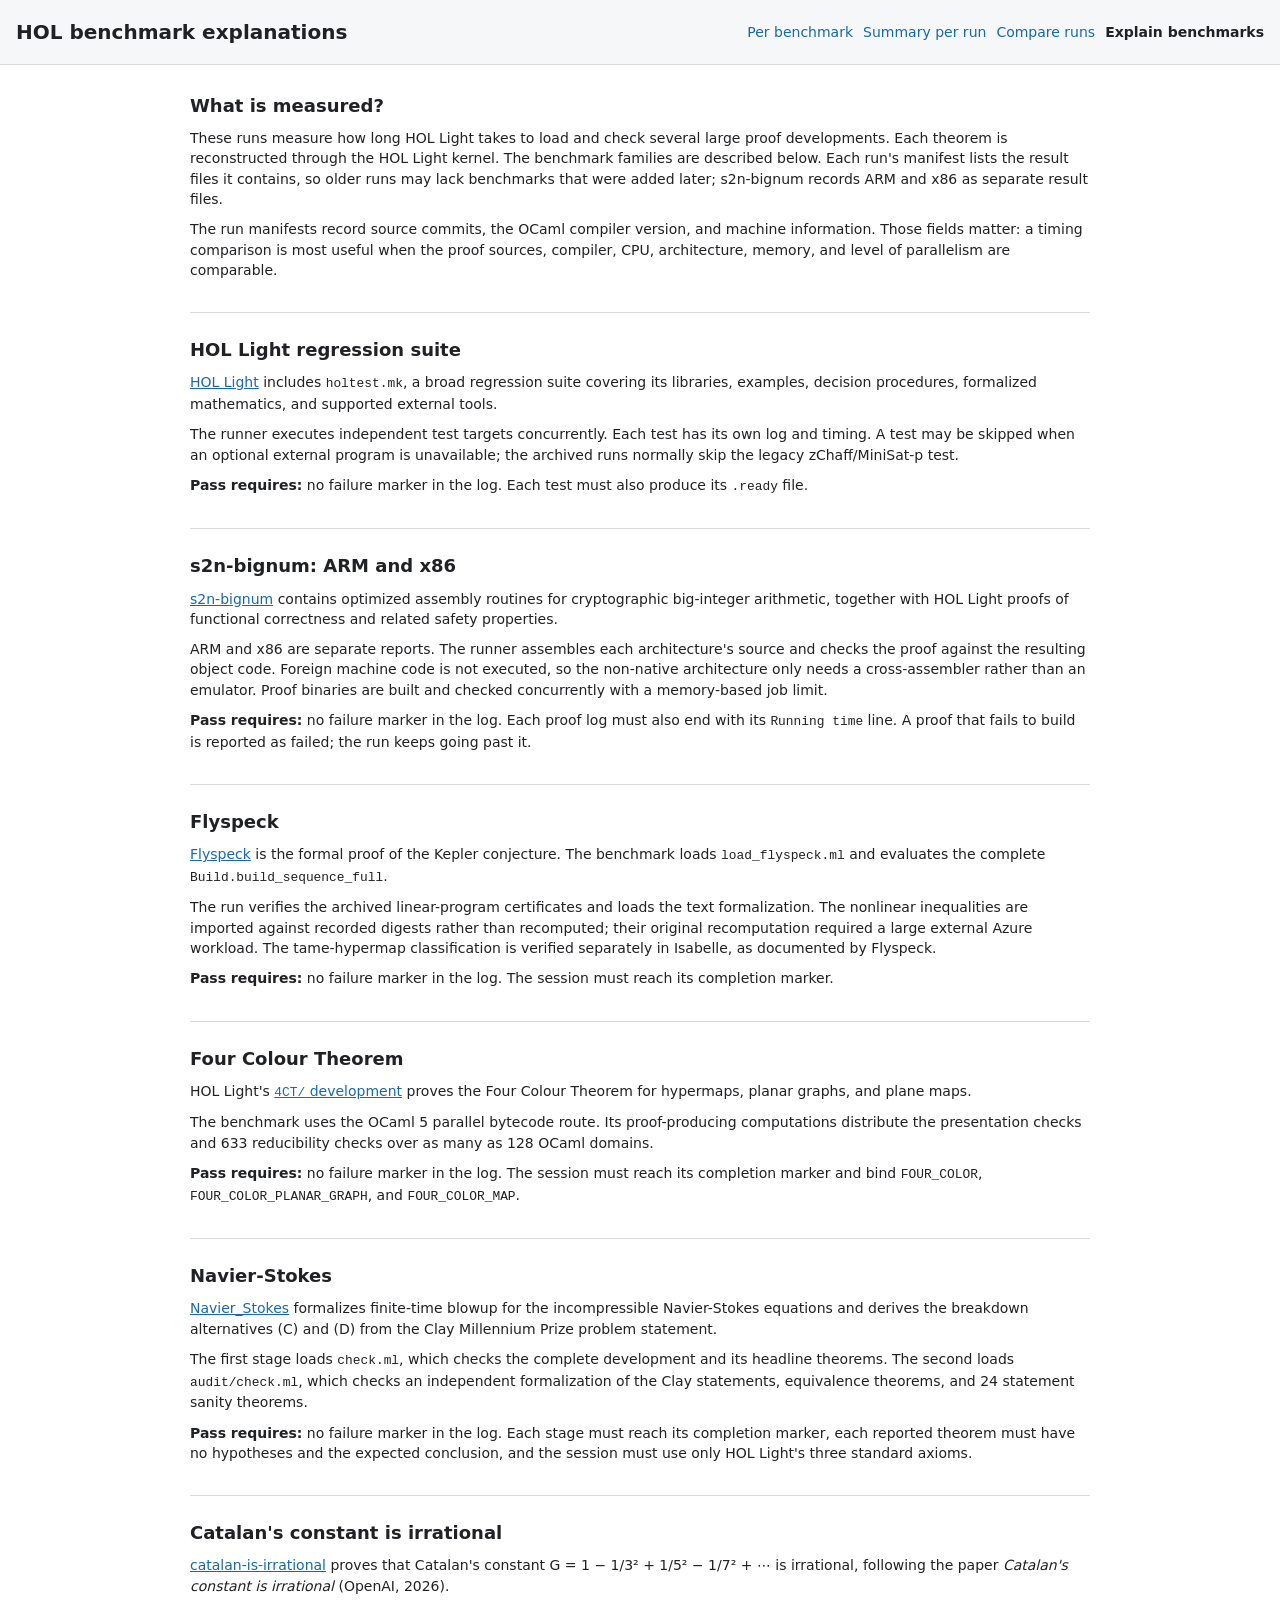
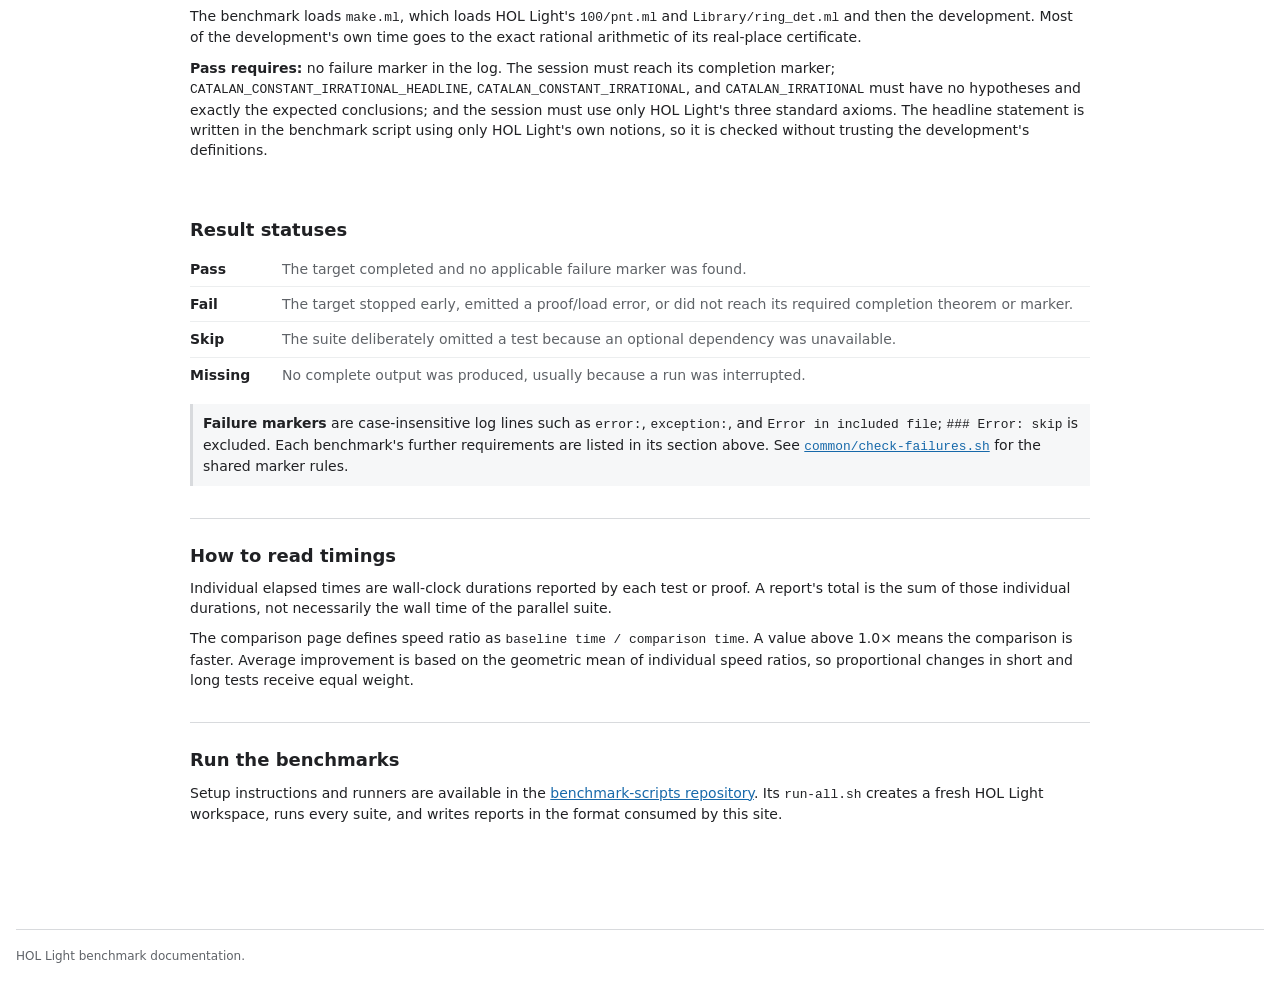
==== commit c96fedad: "Show website per benchmark" ====
--- a/benchmarks.html
+++ b/benchmarks.html
@@ -12,8 +12,10 @@
     <div class="header-inner">
       <h1>HOL benchmark explanations</h1>
       <nav class="header-actions" aria-label="Site navigation">
-        <a class="nav-link" href="index.html">Results</a>
+        <a class="nav-link" href="index.html">Per benchmark</a>
+        <a class="nav-link" href="runs.html">Summary per run</a>
         <a class="nav-link" href="compare.html">Compare runs</a>
+        <a class="nav-link" href="benchmarks.html" aria-current="page">Explain benchmarks</a>
       </nav>
     </div>
   </header>
--- a/styles.css
+++ b/styles.css
@@ -307,6 +307,8 @@
 
 .nav-link { color: var(--link); text-decoration: none; }
 .nav-link:hover { text-decoration: underline; }
+.site-nav { display: flex; flex-wrap: wrap; align-items: center; gap: 10px; }
+.nav-link[aria-current="page"] { color: var(--text); font-weight: 600; }
 .comparison-controls { padding-bottom: 18px; border-bottom: 1px solid var(--border); margin-bottom: 20px; }
 .comparison-controls h2 { margin-bottom: 12px; }
 .comparison-pickers { display: flex; align-items: end; gap: 10px; }
@@ -394,6 +396,18 @@
   border: 0;
 }
 
+.history-intro { max-width: 900px; margin: 0 0 22px; color: var(--muted); }
+.history-intro strong { color: var(--text); }
+.history-benchmark { margin-bottom: 28px; }
+.history-report { margin: 14px 0 6px; font-size: 14px; }
+.history-table td { vertical-align: middle; }
+.history-table .commit-link { color: var(--link); font: 12px var(--mono); }
+.history-run { white-space: nowrap; }
+.history-notes { color: var(--muted); font-size: 11px; border-bottom: 1px dotted var(--muted); cursor: help; }
+.history-result .status-pill + .status-pill { margin-left: 4px; }
+.history-change a { font-variant-numeric: tabular-nums; }
+.history-detail { display: block; color: var(--muted); font-size: 11px; }
+
 @media (max-width: 800px) {
   .header-inner { align-items: flex-start; padding: 12px 0; }
   .header-actions { align-items: stretch; flex-direction: column; }
